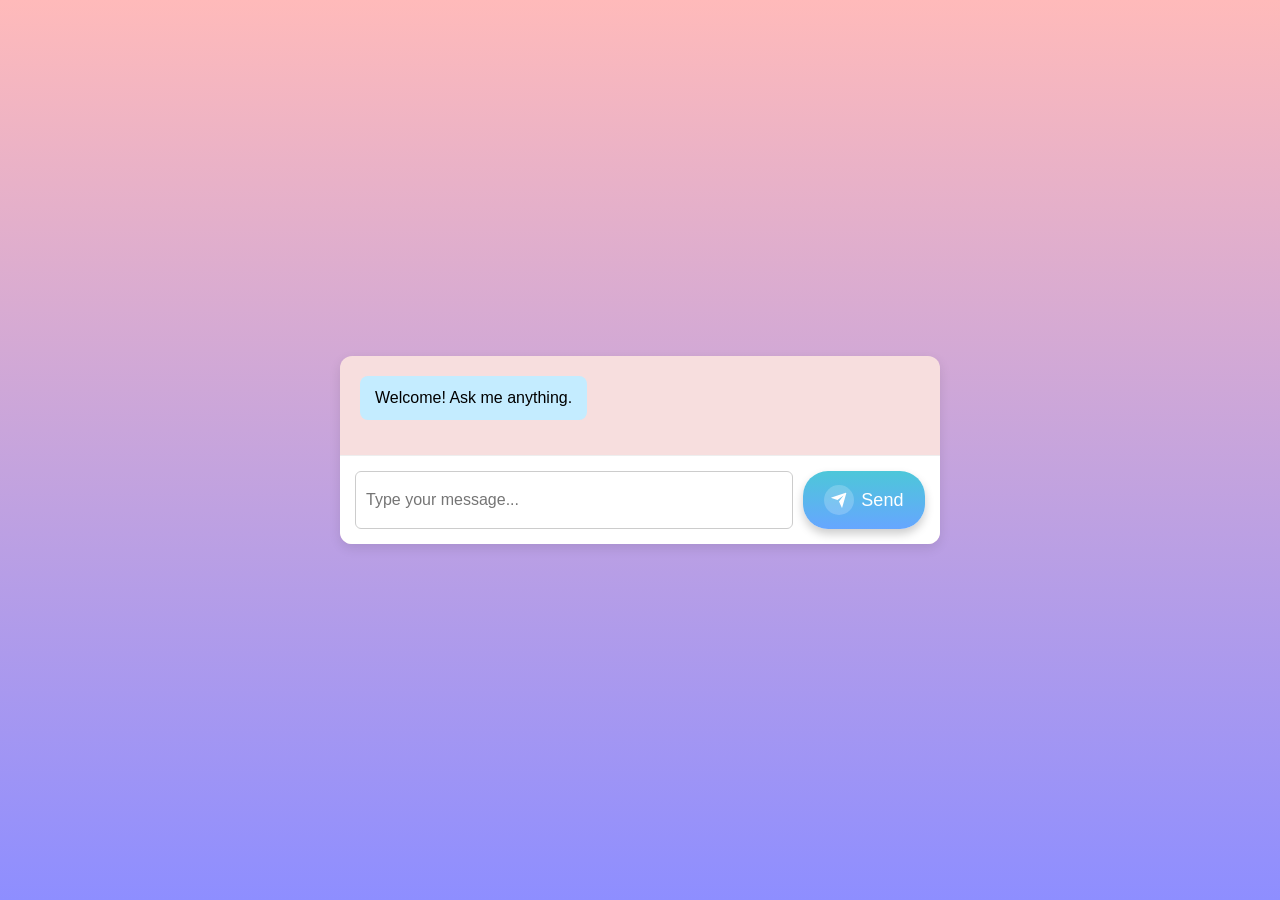
==== frontapp.html @ 312ea58b "Add files via upload" ====
<!DOCTYPE html>
<html lang="en">
<head>
    <meta charset="UTF-8">
    <meta name="viewport" content="width=device-width, initial-scale=1.0">
    <title>Gemini Streaming Chatbot (Local)</title>
    <style>
        body {
            font-family: Arial, sans-serif;
            margin: 0;
            padding: 0;
            background: linear-gradient(rgb(255, 186, 186),rgb(142, 142, 255));
            display: flex;
            justify-content: center;
            align-items: center;
            min-height: 100vh;
        }
        .chat-container {
            width: 100%;
            max-width: 600px;
            background-color: rgb(247, 222, 222);
            box-shadow: 0 4px 12px rgba(0, 0, 0, 0.1);
            border-radius: 12px;
            display: flex;
            flex-direction: column;
            overflow: hidden;
        }
        .chat-history {
            flex-grow: 1;
            padding: 20px;
            overflow-y: auto;
            max-height: 70vh;
            border-bottom: 1px solid #eee;
        }
        .message {
            margin-bottom: 15px;
            line-height: 1.5;
        }
        .user-message {
            text-align: right;
            color: #333;
        }
        .gemini-message {
            text-align: left;
            background-color: #c4ecff;
            padding: 10px 15px;
            border-radius: 8px;
            max-width: 80%;
            display: inline-block;
        }
        .input-area {
            display: flex;
            padding: 15px;
            background-color: #fff;
        }
        #chat-input {
            flex-grow: 1;
            padding: 10px;
            border: 1px solid #ccc;
            border-radius: 6px;
            margin-right: 10px;
            font-size: 16px;
        }
 /* From Uiverse.io by Saad3092003 */ 
button {
  font-family: inherit;
  font-size: 18px;
  background: linear-gradient(to bottom, #4dc7d9 0%,#66a6ff 100%);
  color: white;
  padding: 0.8em 1.2em;
  display: flex;
  align-items: center;
  justify-content: center;
  border: none;
  border-radius: 25px;
  box-shadow: 0px 5px 10px rgba(0, 0, 0, 0.2);
  transition: all 0.3s;
}

button:hover {
  transform: translateY(-3px);
  box-shadow: 0px 8px 15px rgba(0, 0, 0, 0.3);
  padding: 0em;
  background: linear-gradient(to bottom, #5bd9ec 0%,#97c3ff 100%);
  cursor: pointer;
}

button:active {
  transform: scale(0.95);
  box-shadow: 0px 2px 5px rgba(0, 0, 0, 0.2);
}

button span {
  display: block;
  margin-left: 0.4em;
  transition: all 0.3s;
}

button:hover span {
  scale: 0;
  font-size: 0%;
  opacity: 0;
  transition: all 0.5s;
}

button svg {
  width: 18px;
  height: 18px;
  fill: white;
  transition: all 0.3s;
}

button .svg-wrapper {
  display: flex;
  align-items: center;
  justify-content: center;
  width: 30px;
  height: 30px;
  border-radius: 50%;
  background-color: rgba(255, 255, 255, 0.2);
  transition: all 0.3s;
}

button:hover .svg-wrapper {
  background-color: rgba(43, 169, 228, 0.897);
  width: 54px;
  height: 54px;
}

button:hover svg {
  width: 25px;
  height: 25px;
  margin-right: 5px;
  transform: rotate(45deg);
}


        /* Typing Indicator Effect (Optional) */
        .typing-indicator {
            display: inline-block;
            background-color: #ddd;
            width: 8px;
            height: 8px;
            border-radius: 50%;
            margin: 0 2px;
            animation: bounce 0.8s infinite alternate;
        }
        .typing-indicator:nth-child(2) {
            animation-delay: 0.2s;
        }
        .typing-indicator:nth-child(3) {
            animation-delay: 0.4s;
        }
        @keyframes bounce {
            to { transform: translateY(-5px); }
        }
    </style>
</head>
<body>
    <div class="chat-container">
        <div class="chat-history" id="chat-history">
            <div class="message gemini-message">Welcome! Ask me anything.</div>
        </div>
        <div class="input-area">
            <input type="text" id="chat-input" placeholder="Type your message...">
   <!-- From Uiverse.io by Saad3092003 --> 
<button id="send-button">
  <div class="svg-wrapper-1">
    <div class="svg-wrapper">
      <svg height="24" width="24" viewBox="0 0 24 24" xmlns="http://www.w3.org/2000/svg">
        <path d="M0 0h24v24H0z" fill="none"></path>
        <path d="M1.946 9.315c-.522-.174-.527-.455.01-.634l19.087-6.362c.529-.176.832.12.684.638l-5.454 19.086c-.15.529-.455.547-.679.045L12 14l6-8-8 6-8.054-2.685z" fill="currentColor"></path>
      </svg>
    </div>
  </div>
  <span>Send</span>
</button>

        </div>
    </div>
    
    <script src="script.js"></script>
</body>
</html>
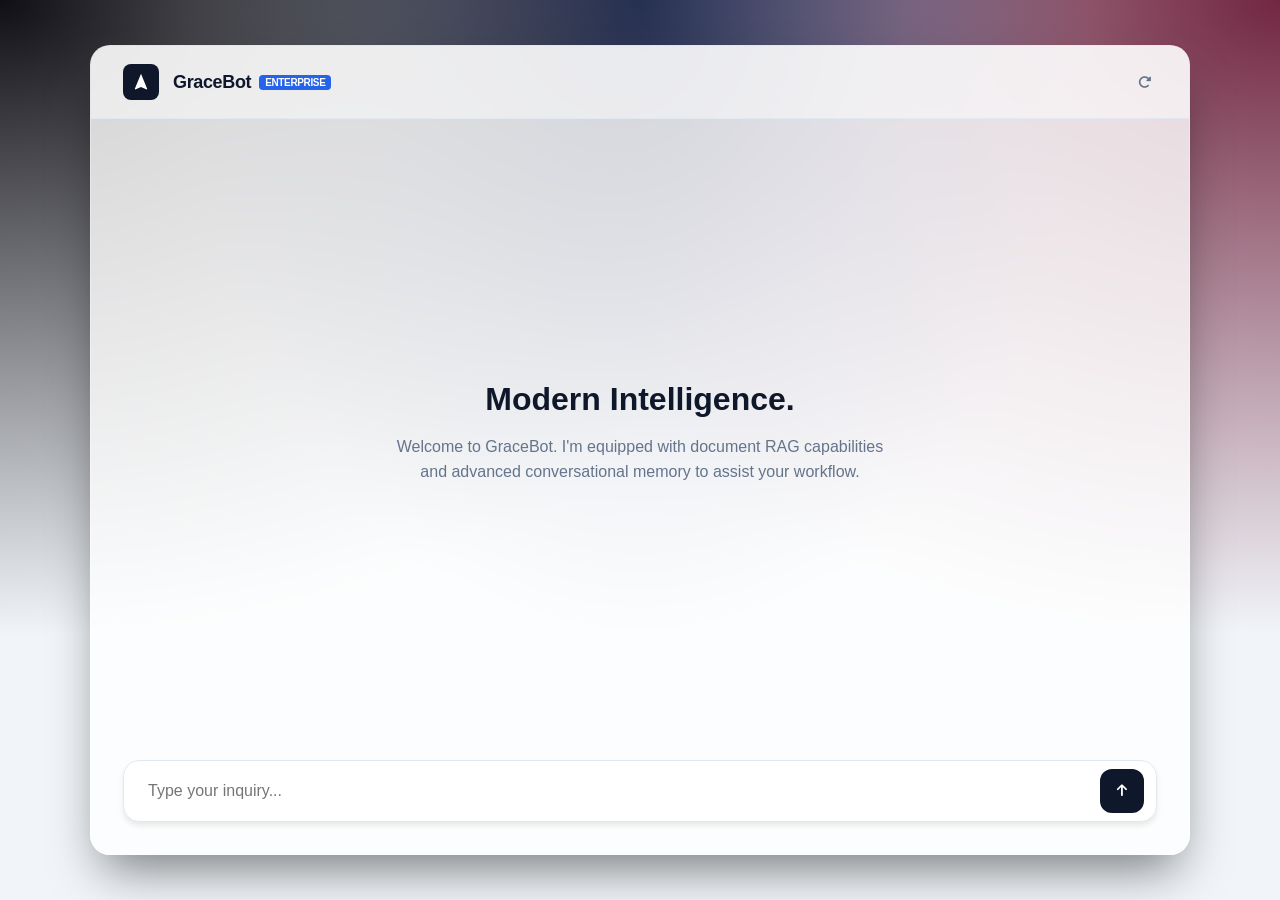
==== commit a9101432: "Refactor backend_steam.py to use Quart for async support; enhance frontapp.html with improved stylin" ====
--- a/frontapp.html
+++ b/frontapp.html
@@ -3,182 +3,224 @@
 <head>
     <meta charset="UTF-8">
     <meta name="viewport" content="width=device-width, initial-scale=1.0">
-    <title>Gemini Streaming Chatbot (Local)</title>
+    <title>GraceBot | Advanced Assistant</title>
+    <link rel="stylesheet" href="https://cdnjs.cloudflare.com/ajax/libs/font-awesome/6.4.0/css/all.min.css">
     <style>
+        :root {
+            --brand-primary: #2563eb;
+            --brand-dark: #0f172a;
+            --surface-50: #f8fafc;
+            --surface-100: #f1f5f9;
+            --surface-200: #e2e8f0;
+            --text-main: #1e293b;
+            --text-muted: #64748b;
+            --white: #ffffff;
+            --shadow-sm: 0 1px 2px 0 rgb(0 0 0 / 0.05);
+            --shadow-md: 0 4px 6px -1px rgb(0 0 0 / 0.1);
+        }
+
+        * { box-sizing: border-box; outline: none; transition: all 0.2s ease-in-out; }
+
         body {
-            font-family: Arial, sans-serif;
+            font-family: 'Inter', -apple-system, BlinkMacSystemFont, "Segoe UI", Roboto, sans-serif;
             margin: 0;
             padding: 0;
-            background: linear-gradient(rgb(255, 186, 186),rgb(142, 142, 255));
+            background-color: #f1f5f9;
+            background-image: radial-gradient(at 0% 0%, hsla(253,16%,7%,1) 0, transparent 50%), 
+                              radial-gradient(at 50% 0%, hsla(225,39%,30%,1) 0, transparent 50%), 
+                              radial-gradient(at 100% 0%, hsla(339,49%,30%,1) 0, transparent 50%);
+            height: 100vh;
             display: flex;
             justify-content: center;
             align-items: center;
-            min-height: 100vh;
-        }
+            color: var(--text-main);
+        }
+
+        .app-shell {
+            width: 100%;
+            max-width: 1100px;
+            height: 90vh;
+            background: rgba(255, 255, 255, 0.8);
+            backdrop-filter: blur(20px);
+            -webkit-backdrop-filter: blur(20px);
+            border: 1px solid rgba(255, 255, 255, 0.3);
+            border-radius: 20px;
+            display: flex;
+            flex-direction: column;
+            box-shadow: 0 25px 50px -12px rgba(0, 0, 0, 0.5);
+            overflow: hidden;
+            position: relative;
+        }
+
+        header {
+            padding: 18px 32px;
+            background: rgba(255, 255, 255, 0.5);
+            border-bottom: 1px solid var(--surface-200);
+            display: flex;
+            justify-content: space-between;
+            align-items: center;
+            z-index: 10;
+        }
+
+        .brand { display: flex; align-items: center; gap: 14px; }
+        .logo-container {
+            width: 36px;
+            height: 36px;
+            background: var(--brand-dark);
+            border-radius: 8px;
+            display: flex;
+            align-items: center;
+            justify-content: center;
+        }
+
+        .brand h1 { margin: 0; font-size: 18px; font-weight: 700; letter-spacing: -0.02em; color: var(--brand-dark); }
+        .badge { font-size: 10px; background: var(--brand-primary); color: white; padding: 2px 6px; border-radius: 4px; margin-left: 8px; vertical-align: middle; text-transform: uppercase; }
+
         .chat-container {
-            width: 100%;
-            max-width: 600px;
-            background-color: rgb(247, 222, 222);
-            box-shadow: 0 4px 12px rgba(0, 0, 0, 0.1);
+            flex-grow: 1;
+            overflow-y: auto;
+            padding: 40px 10%;
+            display: flex;
+            flex-direction: column;
+            gap: 24px;
+        }
+
+        /* Hero / Welcome */
+        .hero {
+            text-align: center;
+            max-width: 500px;
+            margin: auto;
+            animation: fadeIn 0.6s ease-out;
+        }
+        .hero h2 { font-size: 32px; font-weight: 800; color: var(--brand-dark); margin-bottom: 12px; }
+        .hero p { font-size: 16px; color: var(--text-muted); line-height: 1.6; }
+
+        /* Messaging */
+        .msg-group { display: flex; flex-direction: column; width: 100%; }
+        .msg-group.user { align-items: flex-end; }
+        .msg-group.bot { align-items: flex-start; }
+
+        .bubble {
+            padding: 14px 20px;
+            border-radius: 16px;
+            font-size: 15px;
+            line-height: 1.6;
+            max-width: 80%;
+            box-shadow: var(--shadow-sm);
+        }
+
+        .user .bubble {
+            background: var(--brand-dark);
+            color: var(--white);
+            border-bottom-right-radius: 2px;
+        }
+
+        .bot .bubble {
+            background: var(--white);
+            color: var(--text-main);
+            border: 1px solid var(--surface-200);
+            border-bottom-left-radius: 2px;
+        }
+
+        /* Input Deck */
+        .input-deck {
+            padding: 24px 32px 32px;
+            background: transparent;
+        }
+
+        .composer {
+            background: var(--white);
+            border: 1px solid var(--surface-200);
+            border-radius: 16px;
+            padding: 8px 12px;
+            display: flex;
+            align-items: center;
+            gap: 12px;
+            box-shadow: var(--shadow-md);
+        }
+
+        .composer:focus-within {
+            border-color: var(--brand-primary);
+            box-shadow: 0 0 0 4px rgba(37, 99, 235, 0.1);
+        }
+
+        .composer input {
+            flex-grow: 1;
+            border: none;
+            padding: 12px;
+            font-size: 16px;
+            color: var(--text-main);
+            background: transparent;
+        }
+
+        .action-btn {
+            background: var(--brand-dark);
+            color: white;
+            border: none;
+            height: 44px;
+            width: 44px;
             border-radius: 12px;
-            display: flex;
-            flex-direction: column;
-            overflow: hidden;
-        }
-        .chat-history {
-            flex-grow: 1;
-            padding: 20px;
-            overflow-y: auto;
-            max-height: 70vh;
-            border-bottom: 1px solid #eee;
-        }
-        .message {
-            margin-bottom: 15px;
-            line-height: 1.5;
-        }
-        .user-message {
-            text-align: right;
-            color: #333;
-        }
-        .gemini-message {
-            text-align: left;
-            background-color: #c4ecff;
-            padding: 10px 15px;
-            border-radius: 8px;
-            max-width: 80%;
-            display: inline-block;
-        }
-        .input-area {
-            display: flex;
-            padding: 15px;
-            background-color: #fff;
-        }
-        #chat-input {
-            flex-grow: 1;
-            padding: 10px;
-            border: 1px solid #ccc;
-            border-radius: 6px;
-            margin-right: 10px;
-            font-size: 16px;
-        }
- /* From Uiverse.io by Saad3092003 */ 
-button {
-  font-family: inherit;
-  font-size: 18px;
-  background: linear-gradient(to bottom, #4dc7d9 0%,#66a6ff 100%);
-  color: white;
-  padding: 0.8em 1.2em;
-  display: flex;
-  align-items: center;
-  justify-content: center;
-  border: none;
-  border-radius: 25px;
-  box-shadow: 0px 5px 10px rgba(0, 0, 0, 0.2);
-  transition: all 0.3s;
-}
-
-button:hover {
-  transform: translateY(-3px);
-  box-shadow: 0px 8px 15px rgba(0, 0, 0, 0.3);
-  padding: 0em;
-  background: linear-gradient(to bottom, #5bd9ec 0%,#97c3ff 100%);
-  cursor: pointer;
-}
-
-button:active {
-  transform: scale(0.95);
-  box-shadow: 0px 2px 5px rgba(0, 0, 0, 0.2);
-}
-
-button span {
-  display: block;
-  margin-left: 0.4em;
-  transition: all 0.3s;
-}
-
-button:hover span {
-  scale: 0;
-  font-size: 0%;
-  opacity: 0;
-  transition: all 0.5s;
-}
-
-button svg {
-  width: 18px;
-  height: 18px;
-  fill: white;
-  transition: all 0.3s;
-}
-
-button .svg-wrapper {
-  display: flex;
-  align-items: center;
-  justify-content: center;
-  width: 30px;
-  height: 30px;
-  border-radius: 50%;
-  background-color: rgba(255, 255, 255, 0.2);
-  transition: all 0.3s;
-}
-
-button:hover .svg-wrapper {
-  background-color: rgba(43, 169, 228, 0.897);
-  width: 54px;
-  height: 54px;
-}
-
-button:hover svg {
-  width: 25px;
-  height: 25px;
-  margin-right: 5px;
-  transform: rotate(45deg);
-}
-
-
-        /* Typing Indicator Effect (Optional) */
-        .typing-indicator {
-            display: inline-block;
-            background-color: #ddd;
-            width: 8px;
-            height: 8px;
-            border-radius: 50%;
-            margin: 0 2px;
-            animation: bounce 0.8s infinite alternate;
-        }
-        .typing-indicator:nth-child(2) {
-            animation-delay: 0.2s;
-        }
-        .typing-indicator:nth-child(3) {
-            animation-delay: 0.4s;
-        }
-        @keyframes bounce {
-            to { transform: translateY(-5px); }
+            cursor: pointer;
+            display: flex;
+            align-items: center;
+            justify-content: center;
+        }
+
+        .action-btn:hover { background: var(--brand-primary); transform: translateY(-1px); }
+        .action-btn:disabled { background: var(--surface-200); cursor: not-allowed; }
+
+        /* Indicators */
+        .typing { display: flex; gap: 4px; padding: 10px 0; }
+        .dot { width: 5px; height: 5px; background: var(--brand-primary); border-radius: 50%; animation: pulse 1.5s infinite; }
+        .dot:nth-child(2) { animation-delay: 0.2s; }
+        .dot:nth-child(3) { animation-delay: 0.4s; }
+
+        @keyframes pulse { 0%, 100% { opacity: 0.3; transform: scale(0.8); } 50% { opacity: 1; transform: scale(1.1); } }
+        @keyframes fadeIn { from { opacity: 0; transform: translateY(10px); } to { opacity: 1; transform: translateY(0); } }
+
+        .chat-container::-webkit-scrollbar { width: 5px; }
+        .chat-container::-webkit-scrollbar-thumb { background: var(--surface-200); border-radius: 10px; }
+
+        @media (max-width: 768px) {
+            .app-shell { height: 100vh; border-radius: 0; border: none; }
+            .chat-container { padding: 20px; }
         }
     </style>
 </head>
 <body>
-    <div class="chat-container">
-        <div class="chat-history" id="chat-history">
-            <div class="message gemini-message">Welcome! Ask me anything.</div>
-        </div>
-        <div class="input-area">
-            <input type="text" id="chat-input" placeholder="Type your message...">
-   <!-- From Uiverse.io by Saad3092003 --> 
-<button id="send-button">
-  <div class="svg-wrapper-1">
-    <div class="svg-wrapper">
-      <svg height="24" width="24" viewBox="0 0 24 24" xmlns="http://www.w3.org/2000/svg">
-        <path d="M0 0h24v24H0z" fill="none"></path>
-        <path d="M1.946 9.315c-.522-.174-.527-.455.01-.634l19.087-6.362c.529-.176.832.12.684.638l-5.454 19.086c-.15.529-.455.547-.679.045L12 14l6-8-8 6-8.054-2.685z" fill="currentColor"></path>
-      </svg>
-    </div>
-  </div>
-  <span>Send</span>
-</button>
-
-        </div>
-    </div>
-    
-    <script src="script.js"></script>
+
+<div class="app-shell">
+    <header>
+        <div class="brand">
+            <div class="logo-container">
+                <svg width="20" height="20" viewBox="0 0 24 24" fill="none" xmlns="http://www.w3.org/2000/svg">
+                    <path d="M12 2L4.5 20.29L5.21 21L12 18L18.79 21L19.5 20.29L12 2Z" fill="white"/>
+                </svg>
+            </div>
+            <h1>GraceBot<span class="badge">Enterprise</span></h1>
+        </div>
+        <div class="controls">
+            <button id="reset-trigger" style="background:none; border:none; color:var(--text-muted); cursor:pointer;"><i class="fas fa-rotate-right"></i></button>
+        </div>
+    </header>
+
+    <main class="chat-container" id="chat-viewport">
+        <div class="hero" id="hero-section">
+            <h2>Modern Intelligence.</h2>
+            <p>Welcome to GraceBot. I'm equipped with document RAG capabilities and advanced conversational memory to assist your workflow.</p>
+        </div>
+    </main>
+
+    <footer class="input-deck">
+        <div class="composer">
+            <input type="text" id="user-input" placeholder="Type your inquiry..." autocomplete="off">
+            <button class="action-btn" id="send-trigger">
+                <i class="fas fa-arrow-up"></i>
+            </button>
+        </div>
+    </footer>
+</div>
+
+<script src="script.js"></script>
 </body>
 </html>
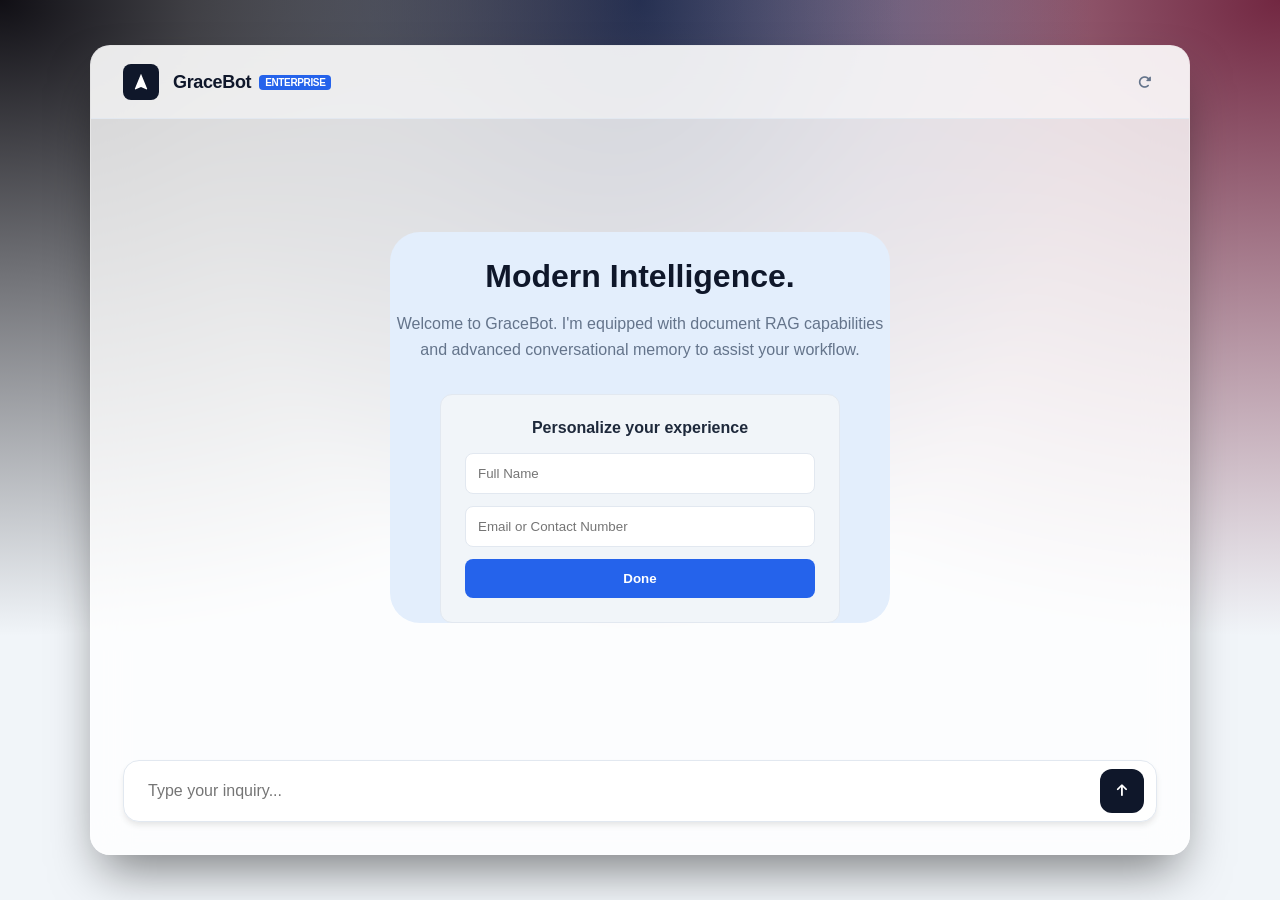
==== commit 0be16174: "Add user info handling and enhance session management in backend; improve UI for user personalizatio" ====
--- a/frontapp.html
+++ b/frontapp.html
@@ -90,6 +90,8 @@
             text-align: center;
             max-width: 500px;
             margin: auto;
+            border-radius: 30px;
+            background-color: rgb(227, 238, 252);
             animation: fadeIn 0.6s ease-out;
         }
         .hero h2 { font-size: 32px; font-weight: 800; color: var(--brand-dark); margin-bottom: 12px; }
@@ -208,13 +210,21 @@
         <div class="hero" id="hero-section">
             <h2>Modern Intelligence.</h2>
             <p>Welcome to GraceBot. I'm equipped with document RAG capabilities and advanced conversational memory to assist your workflow.</p>
+            <div id="user-info-container" style="margin-top: 2rem; background: var(--surface-100); padding: 1.5rem; border-radius: 12px; border: 1px solid var(--surface-200); max-width: 400px; margin-left: auto; margin-right: auto;">
+                <h3 style="margin-top: 0; font-size: 1rem; color: var(--text-main);">Personalize your experience</h3>
+                <div style="display: flex; flex-direction: column; gap: 0.75rem;">
+                <input type="text" id="user-name" placeholder="Full Name" style="width: 100%; padding: 0.75rem; border-radius: 8px; border: 1px solid var(--surface-200); background: var(--white);">
+                <input type="text" id="user-contact" placeholder="Email or Contact Number" style="width: 100%; padding: 0.75rem; border-radius: 8px; border: 1px solid var(--surface-200); background: var(--white);">
+                <button type="button" id="info-done-btn" onclick="sendUserInfo()" style="width: 100%; padding: 0.75rem; border-radius: 8px; background: var(--brand-primary); color: white; border: none; cursor: pointer; font-weight: 600;">Done</button>
+             </div>
+            </div>
         </div>
     </main>
 
     <footer class="input-deck">
         <div class="composer">
             <input type="text" id="user-input" placeholder="Type your inquiry..." autocomplete="off">
-            <button class="action-btn" id="send-trigger">
+            <button type="button" class="action-btn" id="send-trigger">
                 <i class="fas fa-arrow-up"></i>
             </button>
         </div>
